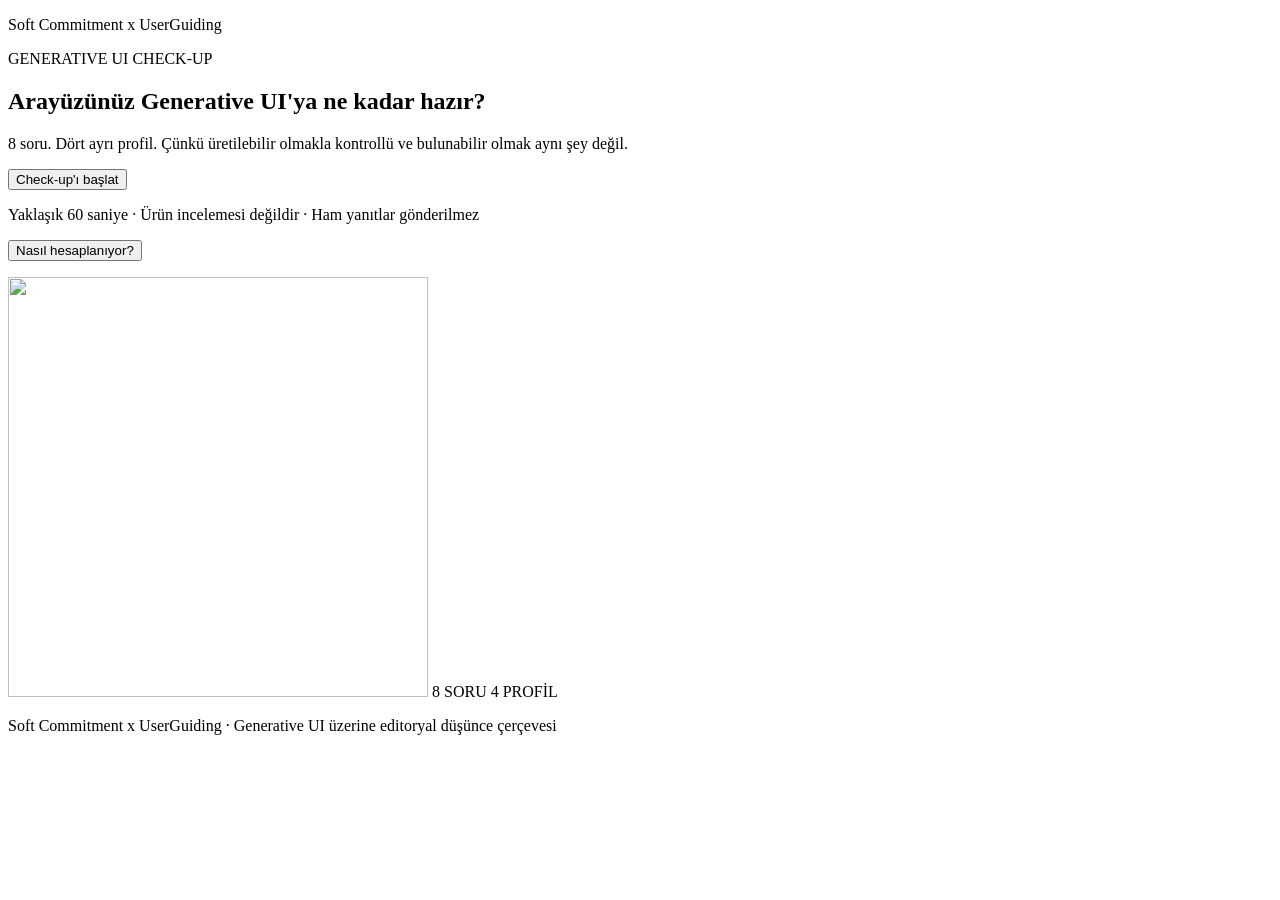
==== index.html @ 2943a7ae "Deploy verified Generative UI Check-up candidate Initial GitHub Pages deployment candidate." ====
<!doctype html>
<html lang="tr">
<head>
<meta charset="utf-8">
<meta name="viewport" content="width=device-width, initial-scale=1">

<!--
  Content Security Policy for a static host, delivered as a meta element because GitHub
  Pages cannot set response headers.

  It describes exactly what this build loads: its own module scripts, its own stylesheet,
  its own SVG assets, and nothing else. Canvas export needs no allowance; the PNG download
  is a same-document blob: anchor and native sharing goes through the OS sheet, so neither
  needs a network directive.

  frame-ancestors and report-uri are deliberately absent: a meta-delivered policy ignores
  them, and including them only produces console warnings. The host should send those two
  as real headers.

  When Mert confirms the GA4 and LinkedIn properties, analytics needs exactly:
    script-src  + https://www.googletagmanager.com https://snap.licdn.com
    img-src     + https://www.google-analytics.com https://px.ads.linkedin.com
    connect-src + https://www.google-analytics.com https://region1.google-analytics.com
  Nothing is added until then, so the policy permits only the implemented sources.
-->
<meta http-equiv="Content-Security-Policy" content="default-src 'none'; script-src 'self'; style-src 'self'; img-src 'self' data:; font-src 'self'; connect-src 'none'; base-uri 'none'; form-action 'none'">

<title>Generative UI Check-up | Soft Commitment x UserGuiding</title>
<meta name="description" content="8 soruda arayüzünüzün değer uyumunu, sistem hazırlığını, kontrol katmanını ve keşif dayanıklılığını görün. Teknik audit değil, yazarlı bir öz değerlendirme.">
<link rel="canonical" href="https://games.userguiding.com/generative-ui-checkup/">

<!-- Relative so the page works from the project subpath and from a local server. -->
<link rel="icon" type="image/svg+xml" href="./assets/favicon.svg">

<meta property="og:type" content="website">
<meta property="og:site_name" content="Soft Commitment x UserGuiding">
<meta property="og:locale" content="tr_TR">
<meta property="og:url" content="https://games.userguiding.com/generative-ui-checkup/">
<meta property="og:title" content="Arayüzünüz Generative UI'ya ne kadar hazır?">
<meta property="og:description" content="8 soru. Dört ayrı profil. Yaklaşık 60 saniye.">
<!-- Absolute by requirement: crawlers do not resolve relative OG images. -->
<meta property="og:image" content="https://games.userguiding.com/generative-ui-checkup/assets/og-image.png">
<meta property="og:image:width" content="1200">
<meta property="og:image:height" content="630">
<meta property="og:image:alt" content="Arayüzünüz Generative UI'ya ne kadar hazır?">

<meta name="twitter:card" content="summary_large_image">
<meta name="twitter:title" content="Arayüzünüz Generative UI'ya ne kadar hazır?">
<meta name="twitter:description" content="8 soru. Dört ayrı profil. Yaklaşık 60 saniye.">
<meta name="twitter:image" content="https://games.userguiding.com/generative-ui-checkup/assets/og-image.png">
<meta name="twitter:image:alt" content="Arayüzünüz Generative UI'ya ne kadar hazır?">

<link rel="stylesheet" href="./css/app.css">
</head>
<body>

<div class="shell">

  <header class="masthead">
    <p class="lockup" id="masthead-brand"><span class="lockup__part" lang="en">Soft Commitment</span><span class="visually-hidden"> x </span><i class="lockup__rule" aria-hidden="true"></i><span class="lockup__part" lang="en">UserGuiding</span></p>
  </header>

  <main class="main" id="main">

    <!-- ============================================================ landing -->
    <section class="screen" id="screen-landing" aria-labelledby="landing-heading">
      <div class="landing__copy">
        <p class="eyebrow">GENERATIVE UI CHECK-UP</p>
        <h1 class="display" id="landing-heading" tabindex="-1">Arayüzünüz Generative UI'ya ne kadar hazır?</h1>
        <p class="lede">8 soru. Dört ayrı profil. Çünkü üretilebilir olmakla kontrollü ve bulunabilir olmak aynı şey değil.</p>
        <p class="actions">
          <button class="button button--primary" type="button" data-action="start">Check-up'ı başlat</button>
        </p>
        <p class="meta">Yaklaşık 60 saniye · Ürün incelemesi değildir · Ham yanıtlar gönderilmez</p>
        <p class="actions actions--quiet">
          <button class="link" type="button" data-action="methodology" data-source="landing">Nasıl hesaplanıyor?</button>
        </p>
      </div>
      <div class="cover" aria-hidden="true">
        <img class="cover__mark" src="./assets/checkup-mark.svg" alt="" width="420" height="420">
        <span class="note note--one">8 SORU</span>
        <span class="note note--two">4 PROFİL</span>
      </div>
    </section>

    <!-- ======================================================= instructions -->
    <section class="screen" id="screen-instructions" aria-labelledby="instructions-heading" hidden>
      <h1 class="title" id="instructions-heading" tabindex="-1">Bugünkü ürünü cevaplayın.</h1>
      <p class="lede">Roadmap'i veya “yapabiliriz” dediğiniz şeyleri saymayın. İki seçenek arasında kalırsanız doğrulayabildiğiniz daha düşük seçeneği işaretleyin.</p>
      <p class="actions">
        <button class="button button--primary" type="button" data-action="begin">Anladım, başlayalım</button>
      </p>
    </section>

    <!-- =========================================================== question -->
    <section class="screen" id="screen-question" aria-labelledby="question-heading" hidden>

      <div class="stepper"
           id="progress-track"
           role="progressbar"
           aria-labelledby="progress-count"
           aria-valuemin="1"
           aria-valuemax="8"
           aria-valuenow="1">
        <span>1</span><span>2</span><span>3</span><span>4</span><span>5</span><span>6</span><span>7</span><span>8</span>
      </div>
      <div class="progress">
        <p class="progress__count" id="progress-count">1 / 8</p>
        <p class="progress__dimension" id="progress-dimension"></p>
      </div>

      <form class="qform" id="question-form" novalidate>
        <fieldset class="qform__fieldset">
          <legend class="qform__legend">
            <h1 class="title" id="question-heading" tabindex="-1"></h1>
          </legend>
          <div class="choices" id="question-choices"></div>
        </fieldset>

        <details class="help" id="question-help" hidden>
          <summary class="help__summary" id="question-help-summary"></summary>
          <p class="help__body" id="question-help-body"></p>
        </details>

        <p class="formerror" id="question-error" role="alert" hidden></p>

        <div class="qform__actions">
          <button class="button button--quiet" type="button" data-action="back" id="question-back">Geri</button>
          <button class="button button--primary" type="submit" id="question-next" disabled>Devam</button>
        </div>
      </form>

    </section>

    <!-- ============================================================= result -->
    <section class="screen" id="screen-result" aria-labelledby="result-heading" hidden>

      <p class="result-index" id="result-index" aria-hidden="true"></p>
      <p class="eyebrow">SONUCUNUZ</p>
      <h1 class="display display--result" id="result-heading" tabindex="-1"></h1>
      <p class="lede" id="result-summary"></p>

      <section class="block" aria-labelledby="profiles-heading">
        <h2 class="block__title" id="profiles-heading">Dört ayrı profil</h2>
        <ul class="profiles" id="result-profiles"></ul>
      </section>

      <section class="block" aria-labelledby="strength-heading">
        <h2 class="block__title" id="strength-heading">Güçlü tarafınız</h2>
        <p class="block__body" id="result-strength"></p>
      </section>

      <section class="block" aria-labelledby="gaps-heading">
        <h2 class="block__title" id="gaps-heading">Önce bunları güçlendirin</h2>
        <ol class="gaps" id="result-gaps"></ol>
      </section>

      <section class="block" aria-labelledby="experiment-heading">
        <h2 class="block__title" id="experiment-heading">Bir sonraki küçük deney</h2>
        <p class="block__body" id="result-experiment"></p>
      </section>

      <div class="share" id="result-share-mount">
        <div class="share__actions">
          <button class="button button--primary" type="button" data-action="share-native" id="share-native" hidden>Sonucumu paylaş<span class="button__glyph" aria-hidden="true">↗</span></button>
          <button class="button button--primary" type="button" data-action="share-download" id="share-download">Sonuç kartını indir<span class="button__glyph" aria-hidden="true">↓</span></button>
          <button class="button button--quiet" type="button" data-action="share-copy" id="share-copy">Ekip arkadaşına gönder</button>
        </div>
        <p class="share__status" id="share-status" role="status"></p>
      </div>

      <section class="feedback" id="result-feedback" aria-labelledby="feedback-heading">
        <h2 class="block__title" id="feedback-heading">Bu sonuç ürününüzü ne kadar doğru tarif etti?</h2>
        <div class="feedback__choices" id="feedback-choices">
          <button class="button button--chip" type="button" data-feedback="yes">Evet</button>
          <button class="button button--chip" type="button" data-feedback="partial">Kısmen</button>
          <button class="button button--chip" type="button" data-feedback="no">Hayır</button>
        </div>
        <p class="feedback__thanks" id="feedback-thanks" tabindex="-1" hidden>Teşekkürler. Bu geri bildirim soru setini geliştirmemize yardımcı olacak.</p>
      </section>

      <p class="disclaimer">Bu sonuç, verdiğiniz yanıtlara dayanan Soft Commitment x UserGuiding düşünce çerçevesidir. Teknik denetim, sektör standardı, benchmark veya ürününüzün Generative UI kullandığına dair doğrulama değildir. Ürününüze bağlanmaz; kod, dashboard veya müşteri verisi incelemez.</p>

      <p class="actions actions--quiet">
        <button class="link" type="button" data-action="methodology" data-source="result">Metodolojiyi gör</button>
        <button class="link" type="button" data-action="restart">Yeniden başla</button>
      </p>

      <!-- Rendered only when a Soft Commitment destination is configured at launch time. -->
      <aside class="outbound" id="result-outbound" aria-labelledby="outbound-heading" hidden>
        <h2 class="block__title" id="outbound-heading">Menü kaybolursa ürün kendini nasıl anlatır?</h2>
        <p class="block__body">Generative UI'nın keşif sorununu Soft Commitment serisinde takip edin.</p>
        <a class="button button--quiet" id="result-outbound-link" rel="noopener" data-action="outbound">Soft Commitment'ta devam et</a>
      </aside>

    </section>

  </main>

  <footer class="colophon">
    <p>Soft Commitment x UserGuiding · Generative UI üzerine editoryal düşünce çerçevesi</p>
  </footer>

</div>

<dialog class="methodology" id="methodology" aria-labelledby="methodology-heading">
  <div class="methodology__inner">
    <h2 class="methodology__title" id="methodology-heading" tabindex="-1">Bu sonuç nasıl hesaplanıyor?</h2>
    <p>Check-up, verdiğiniz sekiz yanıttan dört ayrı 0–6 profil çıkarır: değer uyumu, sistem hazırlığı, kontrol ve güvenlik, keşif dayanıklılığı. Güçlü bir alan zayıf bir alanı kapatmaz. Sonuç arketipi bu nedenle tek bir toplam puandan değil, profil eşiklerinden belirlenir.</p>
    <p>Sorular ve eşikler Soft Commitment x UserGuiding tarafından bu çalışma için yazılmış editoryal bir düşünce çerçevesidir. Kalibre edilmiş sektör standardı veya benchmark değildir.</p>
    <p>Ürününüze bağlanmayız; kod, dashboard, müşteri verisi veya şirket bilgisi incelemeyiz. Ham yanıtlar tarayıcıda geçici olarak tutulur ve analiz araçlarına gönderilmez. Ölçüm için yalnız soru numarası, tamamlanma, sonuç arketipi ve kaba profil bantları gibi anonim olaylar kullanılabilir.</p>
    <p>Sonuç teknik denetim, sertifika, production onayı veya ürününüzün Generative UI kullandığına dair doğrulama değildir.</p>
    <p class="actions">
      <button class="button button--primary" type="button" data-action="methodology-close">Kapat</button>
    </p>
  </div>
</dialog>

<script type="module" src="./js/app.js"></script>
</body>
</html>
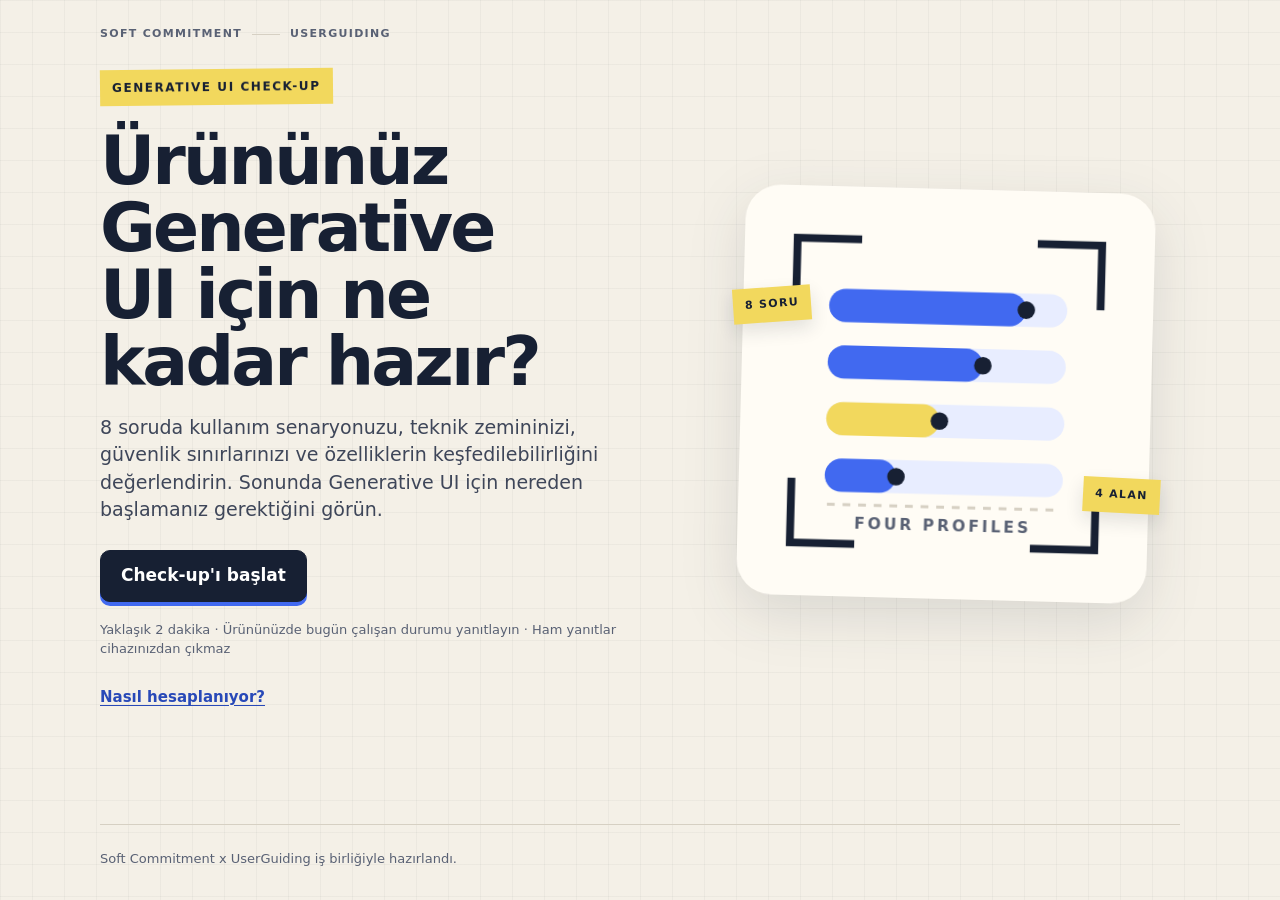
==== commit f2c5e4a4: "Publish revised Generative UI Check-up: new questions, results and LinkedIn sharing Rebuilt from the" ====
--- a/index.html
+++ b/index.html
@@ -26,7 +26,7 @@
 <meta http-equiv="Content-Security-Policy" content="default-src 'none'; script-src 'self'; style-src 'self'; img-src 'self' data:; font-src 'self'; connect-src 'none'; base-uri 'none'; form-action 'none'">
 
 <title>Generative UI Check-up | Soft Commitment x UserGuiding</title>
-<meta name="description" content="8 soruda arayüzünüzün değer uyumunu, sistem hazırlığını, kontrol katmanını ve keşif dayanıklılığını görün. Teknik audit değil, yazarlı bir öz değerlendirme.">
+<meta name="description" content="8 soruda ürününüzün Generative UI için kullanım senaryosunu, teknik zeminini, güvenlik sınırlarını ve keşfedilebilirliğini değerlendirin.">
 <link rel="canonical" href="https://games.userguiding.com/generative-ui-checkup/">
 
 <!-- Relative so the page works from the project subpath and from a local server. -->
@@ -36,19 +36,19 @@
 <meta property="og:site_name" content="Soft Commitment x UserGuiding">
 <meta property="og:locale" content="tr_TR">
 <meta property="og:url" content="https://games.userguiding.com/generative-ui-checkup/">
-<meta property="og:title" content="Arayüzünüz Generative UI'ya ne kadar hazır?">
-<meta property="og:description" content="8 soru. Dört ayrı profil. Yaklaşık 60 saniye.">
+<meta property="og:title" content="Ürününüz Generative UI için ne kadar hazır?">
+<meta property="og:description" content="8 soru. Dört hazırlık alanı. Size özel ilk pilot planı.">
 <!-- Absolute by requirement: crawlers do not resolve relative OG images. -->
 <meta property="og:image" content="https://games.userguiding.com/generative-ui-checkup/assets/og-image.png">
 <meta property="og:image:width" content="1200">
 <meta property="og:image:height" content="630">
-<meta property="og:image:alt" content="Arayüzünüz Generative UI'ya ne kadar hazır?">
+<meta property="og:image:alt" content="Ürününüz Generative UI için ne kadar hazır?">
 
 <meta name="twitter:card" content="summary_large_image">
-<meta name="twitter:title" content="Arayüzünüz Generative UI'ya ne kadar hazır?">
-<meta name="twitter:description" content="8 soru. Dört ayrı profil. Yaklaşık 60 saniye.">
+<meta name="twitter:title" content="Ürününüz Generative UI için ne kadar hazır?">
+<meta name="twitter:description" content="8 soru. Dört hazırlık alanı. Size özel ilk pilot planı.">
 <meta name="twitter:image" content="https://games.userguiding.com/generative-ui-checkup/assets/og-image.png">
-<meta name="twitter:image:alt" content="Arayüzünüz Generative UI'ya ne kadar hazır?">
+<meta name="twitter:image:alt" content="Ürününüz Generative UI için ne kadar hazır?">
 
 <link rel="stylesheet" href="./css/app.css">
 </head>
@@ -66,12 +66,12 @@
     <section class="screen" id="screen-landing" aria-labelledby="landing-heading">
       <div class="landing__copy">
         <p class="eyebrow">GENERATIVE UI CHECK-UP</p>
-        <h1 class="display" id="landing-heading" tabindex="-1">Arayüzünüz Generative UI'ya ne kadar hazır?</h1>
-        <p class="lede">8 soru. Dört ayrı profil. Çünkü üretilebilir olmakla kontrollü ve bulunabilir olmak aynı şey değil.</p>
+        <h1 class="display" id="landing-heading" tabindex="-1">Ürününüz Generative UI için ne kadar hazır?</h1>
+        <p class="lede">8 soruda kullanım senaryonuzu, teknik zemininizi, güvenlik sınırlarınızı ve özelliklerin keşfedilebilirliğini değerlendirin. Sonunda Generative UI için nereden başlamanız gerektiğini görün.</p>
         <p class="actions">
           <button class="button button--primary" type="button" data-action="start">Check-up'ı başlat</button>
         </p>
-        <p class="meta">Yaklaşık 60 saniye · Ürün incelemesi değildir · Ham yanıtlar gönderilmez</p>
+        <p class="meta">Yaklaşık 2 dakika · Ürününüzde bugün çalışan durumu yanıtlayın · Ham yanıtlar cihazınızdan çıkmaz</p>
         <p class="actions actions--quiet">
           <button class="link" type="button" data-action="methodology" data-source="landing">Nasıl hesaplanıyor?</button>
         </p>
@@ -79,14 +79,14 @@
       <div class="cover" aria-hidden="true">
         <img class="cover__mark" src="./assets/checkup-mark.svg" alt="" width="420" height="420">
         <span class="note note--one">8 SORU</span>
-        <span class="note note--two">4 PROFİL</span>
+        <span class="note note--two">4 ALAN</span>
       </div>
     </section>
 
     <!-- ======================================================= instructions -->
     <section class="screen" id="screen-instructions" aria-labelledby="instructions-heading" hidden>
-      <h1 class="title" id="instructions-heading" tabindex="-1">Bugünkü ürünü cevaplayın.</h1>
-      <p class="lede">Roadmap'i veya “yapabiliriz” dediğiniz şeyleri saymayın. İki seçenek arasında kalırsanız doğrulayabildiğiniz daha düşük seçeneği işaretleyin.</p>
+      <h1 class="title" id="instructions-heading" tabindex="-1">Planları değil, bugünkü ürünü değerlendirin.</h1>
+      <p class="lede">Roadmap'teki planları veya “istersek yaparız” dediğiniz işleri hesaba katmayın. İki seçenek arasında kalırsanız kanıtlayabildiğiniz daha düşük seçeneği işaretleyin.</p>
       <p class="actions">
         <button class="button button--primary" type="button" data-action="begin">Anladım, başlayalım</button>
       </p>
@@ -105,7 +105,7 @@
         <span>1</span><span>2</span><span>3</span><span>4</span><span>5</span><span>6</span><span>7</span><span>8</span>
       </div>
       <div class="progress">
-        <p class="progress__count" id="progress-count">1 / 8</p>
+        <p class="progress__count" id="progress-count">Soru 1 / 8</p>
         <p class="progress__dimension" id="progress-dimension"></p>
       </div>
 
@@ -141,56 +141,49 @@
       <p class="lede" id="result-summary"></p>
 
       <section class="block" aria-labelledby="profiles-heading">
-        <h2 class="block__title" id="profiles-heading">Dört ayrı profil</h2>
+        <h2 class="block__title" id="profiles-heading">Generative UI hazırlık profiliniz</h2>
         <ul class="profiles" id="result-profiles"></ul>
       </section>
 
       <section class="block" aria-labelledby="strength-heading">
-        <h2 class="block__title" id="strength-heading">Güçlü tarafınız</h2>
+        <h2 class="block__title" id="strength-heading">Bugünkü güçlü temeliniz</h2>
         <p class="block__body" id="result-strength"></p>
       </section>
 
       <section class="block" aria-labelledby="gaps-heading">
-        <h2 class="block__title" id="gaps-heading">Önce bunları güçlendirin</h2>
+        <h2 class="block__title" id="gaps-heading">Önce kapatmanız gereken iki açık</h2>
         <ol class="gaps" id="result-gaps"></ol>
       </section>
 
       <section class="block" aria-labelledby="experiment-heading">
-        <h2 class="block__title" id="experiment-heading">Bir sonraki küçük deney</h2>
+        <h2 class="block__title" id="experiment-heading">Önerilen ilk Generative UI pilotu</h2>
         <p class="block__body" id="result-experiment"></p>
       </section>
 
       <div class="share" id="result-share-mount">
         <div class="share__actions">
-          <button class="button button--primary" type="button" data-action="share-native" id="share-native" hidden>Sonucumu paylaş<span class="button__glyph" aria-hidden="true">↗</span></button>
-          <button class="button button--primary" type="button" data-action="share-download" id="share-download">Sonuç kartını indir<span class="button__glyph" aria-hidden="true">↓</span></button>
-          <button class="button button--quiet" type="button" data-action="share-copy" id="share-copy">Ekip arkadaşına gönder</button>
+          <button class="button button--primary" type="button" data-action="share-open" id="share-open">Sonucumu paylaş<span class="button__glyph" aria-hidden="true">↗</span></button>
         </div>
         <p class="share__status" id="share-status" role="status"></p>
       </div>
-
-      <section class="feedback" id="result-feedback" aria-labelledby="feedback-heading">
-        <h2 class="block__title" id="feedback-heading">Bu sonuç ürününüzü ne kadar doğru tarif etti?</h2>
-        <div class="feedback__choices" id="feedback-choices">
-          <button class="button button--chip" type="button" data-feedback="yes">Evet</button>
-          <button class="button button--chip" type="button" data-feedback="partial">Kısmen</button>
-          <button class="button button--chip" type="button" data-feedback="no">Hayır</button>
-        </div>
-        <p class="feedback__thanks" id="feedback-thanks" tabindex="-1" hidden>Teşekkürler. Bu geri bildirim soru setini geliştirmemize yardımcı olacak.</p>
-      </section>
-
-      <p class="disclaimer">Bu sonuç, verdiğiniz yanıtlara dayanan Soft Commitment x UserGuiding düşünce çerçevesidir. Teknik denetim, sektör standardı, benchmark veya ürününüzün Generative UI kullandığına dair doğrulama değildir. Ürününüze bağlanmaz; kod, dashboard veya müşteri verisi incelemez.</p>
 
       <p class="actions actions--quiet">
         <button class="link" type="button" data-action="methodology" data-source="result">Metodolojiyi gör</button>
         <button class="link" type="button" data-action="restart">Yeniden başla</button>
       </p>
 
-      <!-- Rendered only when a Soft Commitment destination is configured at launch time. -->
-      <aside class="outbound" id="result-outbound" aria-labelledby="outbound-heading" hidden>
-        <h2 class="block__title" id="outbound-heading">Menü kaybolursa ürün kendini nasıl anlatır?</h2>
-        <p class="block__body">Generative UI'nın keşif sorununu Soft Commitment serisinde takip edin.</p>
-        <a class="button button--quiet" id="result-outbound-link" rel="noopener" data-action="outbound">Soft Commitment'ta devam et</a>
+      <aside class="partners" aria-labelledby="partners-heading">
+        <h2 class="block__title" id="partners-heading">Hazırlayanlar</h2>
+        <div class="partners__grid">
+          <a class="partner" href="https://www.softcommitment.com/?utm_source=generative_ui_checkup&amp;utm_medium=referral&amp;utm_campaign=generative_ui_checkup&amp;utm_content=soft_commitment_logo" target="_blank" rel="noopener" data-action="partner" data-destination="soft_commitment">
+            <strong class="partner__wordmark" lang="en">Soft Commitment</strong>
+            <span>AI, startup'lar ve yeni ekonomi üzerine iki haftada bir yayımlanan bağımsız bülten.</span>
+          </a>
+          <a class="partner" href="https://userguiding.com/?utm_source=generative_ui_checkup&amp;utm_medium=referral&amp;utm_campaign=generative_ui_checkup&amp;utm_content=userguiding_logo" target="_blank" rel="noopener" data-action="partner" data-destination="userguiding">
+            <strong class="partner__wordmark partner__wordmark--ug" lang="en">UserGuiding</strong>
+            <span>Ürün ekiplerinin kod yazmadan onboarding ve ürün içi deneyimler oluşturmasını sağlayan product adoption platformu.</span>
+          </a>
+        </div>
       </aside>
 
     </section>
@@ -198,7 +191,7 @@
   </main>
 
   <footer class="colophon">
-    <p>Soft Commitment x UserGuiding · Generative UI üzerine editoryal düşünce çerçevesi</p>
+    <p>Soft Commitment x UserGuiding iş birliğiyle hazırlandı.</p>
   </footer>
 
 </div>
@@ -206,16 +199,35 @@
 <dialog class="methodology" id="methodology" aria-labelledby="methodology-heading">
   <div class="methodology__inner">
     <h2 class="methodology__title" id="methodology-heading" tabindex="-1">Bu sonuç nasıl hesaplanıyor?</h2>
-    <p>Check-up, verdiğiniz sekiz yanıttan dört ayrı 0–6 profil çıkarır: değer uyumu, sistem hazırlığı, kontrol ve güvenlik, keşif dayanıklılığı. Güçlü bir alan zayıf bir alanı kapatmaz. Sonuç arketipi bu nedenle tek bir toplam puandan değil, profil eşiklerinden belirlenir.</p>
-    <p>Sorular ve eşikler Soft Commitment x UserGuiding tarafından bu çalışma için yazılmış editoryal bir düşünce çerçevesidir. Kalibre edilmiş sektör standardı veya benchmark değildir.</p>
-    <p>Ürününüze bağlanmayız; kod, dashboard, müşteri verisi veya şirket bilgisi incelemeyiz. Ham yanıtlar tarayıcıda geçici olarak tutulur ve analiz araçlarına gönderilmez. Ölçüm için yalnız soru numarası, tamamlanma, sonuç arketipi ve kaba profil bantları gibi anonim olaylar kullanılabilir.</p>
-    <p>Sonuç teknik denetim, sertifika, production onayı veya ürününüzün Generative UI kullandığına dair doğrulama değildir.</p>
+    <p>Sekiz soru, Generative UI hazırlığının dört ayrı alanını ölçer: kullanım senaryosu, teknik hazırlık, kontrol ve güvenlik, keşfedilebilirlik. Her alan 0 ile 6 arasında ayrı değerlendirilir. Güçlü bir alan başka bir alandaki açığı kapatmaz; bu yüzden tek bir toplam puan göstermiyoruz.</p>
+    <p>Sonuç türünüz, dört alandaki eşiklerin belirli bir sırayla değerlendirilmesiyle oluşur. Ardından en güçlü yanıtınız bugünkü temelinizi, en düşük iki yanıtınız ise önce kapatmanız gereken hazırlık açıklarını belirler.</p>
+    <p>Sorular Soft Commitment ve UserGuiding tarafından bu çalışma için yazıldı. Sonuç, sektör karşılaştırması veya otomatik bir ürün incelemesi değildir; ekibinizin Generative UI hazırlığını aynı başlıklar altında konuşabilmesi için tasarlanmış bir öz değerlendirmedir.</p>
+    <p>Ürününüze bağlanmıyoruz; kod, dashboard, müşteri verisi veya şirket bilgisi incelemiyoruz. Yanıtlar yalnız bu tarayıcı sekmesinde tutulur. Ölçüm açıksa yalnız soru numarası, tamamlanma ve sonuç türü gibi yanıttan bağımsız olaylar kaydedilir.</p>
     <p class="actions">
       <button class="button button--primary" type="button" data-action="methodology-close">Kapat</button>
     </p>
   </div>
 </dialog>
 
+<dialog class="shareprep" id="share-dialog" aria-labelledby="share-dialog-heading">
+  <div class="shareprep__inner">
+    <div class="shareprep__copy">
+      <p class="eyebrow">LINKEDIN PAYLAŞIMI</p>
+      <h2 class="shareprep__title" id="share-dialog-heading" tabindex="-1">LinkedIn paylaşımınızı hazırlayın</h2>
+      <p class="shareprep__intro">Aşağıdaki metni dilediğiniz gibi düzenleyin. Sonuç karneniz ve takip bağlantınız paylaşım için birlikte hazırlanacak.</p>
+      <label class="shareprep__label" for="share-draft">LinkedIn post metni</label>
+      <textarea class="shareprep__draft" id="share-draft" rows="10"></textarea>
+      <p class="shareprep__note" id="share-note"></p>
+      <p class="shareprep__status" id="share-dialog-status" role="status"></p>
+      <div class="shareprep__actions">
+        <button class="button button--primary" type="button" data-action="share-confirm" id="share-confirm"></button>
+        <button class="link" type="button" data-action="share-close">Kapat</button>
+      </div>
+    </div>
+    <div class="shareprep__preview" id="share-preview" aria-label="Sonuç karnesi önizlemesi"></div>
+  </div>
+</dialog>
+
 <script type="module" src="./js/app.js"></script>
 </body>
 </html>
--- a/css/app.css
+++ b/css/app.css
@@ -0,0 +1,890 @@
+/*
+ * Generative UI Check-up: interface styles.
+ *
+ * Implements the locked visual system in ../../design/DESIGN-SYSTEM.md, translated onto
+ * the Phase 2 semantic DOM. The grammar is an editorial "readiness field sheet": ruled
+ * paper, registration marks, numbered steps, yellow annotation tabs, and the four-rail
+ * motif that never merges into a single score.
+ *
+ * Codex owns the art direction. Palette, motif and composition come from design/; this
+ * file only translates them. System fonts only, so there is no font request and no layout
+ * shift. Mobile first, no horizontal scroll at 320px.
+ */
+
+/* --------------------------------------------------------------- tokens */
+
+:root {
+  --paper: #F4F0E7;
+  --paper-hi: #FFFCF5;
+  --ink: #172033;
+  --ink-soft: #596174;
+  --body: #3E4659;
+  --blue: #4169F0;
+  --blue-deep: #2849B8;
+  --blue-wash: #E8EDFF;
+  --yellow: #F2D85D;
+  --coral: #E56F5D;
+  --line: #D6D0C3;
+  --cell: #AEB5C2;
+  --white: #FFFFFF;
+
+  --col: 760px;
+  --radius: 14px;
+}
+
+:root[data-screen="landing"] { --col: 1080px; }
+
+/* ---------------------------------------------------------------- reset */
+
+*,
+*::before,
+*::after { box-sizing: border-box; }
+
+html { -webkit-text-size-adjust: 100%; }
+
+body {
+  margin: 0;
+  background: var(--paper);
+  color: var(--ink);
+  font-family: ui-sans-serif, system-ui, -apple-system, BlinkMacSystemFont, "Segoe UI", sans-serif;
+  font-synthesis: none;
+  font-size: 17px;
+  line-height: 1.5;
+}
+
+/* Ruled field-sheet ground. Decorative and non-interactive. */
+body::before {
+  content: "";
+  position: fixed;
+  inset: 0;
+  z-index: 0;
+  pointer-events: none;
+  background-image:
+    linear-gradient(rgba(23, 32, 51, .035) 1px, transparent 1px),
+    linear-gradient(90deg, rgba(23, 32, 51, .035) 1px, transparent 1px);
+  background-size: 32px 32px;
+}
+
+[hidden] { display: none !important; }
+
+.visually-hidden {
+  position: absolute;
+  width: 1px;
+  height: 1px;
+  margin: -1px;
+  padding: 0;
+  overflow: hidden;
+  clip: rect(0 0 0 0);
+  white-space: nowrap;
+  border: 0;
+}
+
+/* --------------------------------------------------------------- layout */
+
+.shell {
+  position: relative;
+  z-index: 1;
+  min-height: 100vh;
+  min-height: 100dvh;
+  display: flex;
+  flex-direction: column;
+  padding: 0 20px;
+}
+
+.masthead,
+.main,
+.colophon {
+  width: 100%;
+  max-width: var(--col);
+  margin-inline: auto;
+}
+
+.masthead { padding: 26px 0 22px; }
+.main { flex: 1 0 auto; padding: 4px 0 48px; }
+
+.colophon {
+  padding: 24px 0 32px;
+  border-top: 1px solid var(--line);
+}
+
+.colophon p {
+  margin: 0;
+  font-size: 13px;
+  color: var(--ink-soft);
+}
+
+/* Partnership lockup: text only, thin rule in place of the separator. */
+.lockup {
+  display: flex;
+  align-items: center;
+  gap: 10px;
+  margin: 0;
+  font-size: 11px;
+  font-weight: 800;
+  letter-spacing: .12em;
+  color: var(--ink-soft);
+}
+
+.lockup__part { text-transform: uppercase; }
+
+.lockup__rule {
+  display: block;
+  flex: none;
+  width: 28px;
+  height: 1px;
+  background: var(--line);
+}
+
+/* ----------------------------------------------------------- typography */
+
+/* Yellow annotation tab. Rotation stays under one degree. */
+.eyebrow {
+  display: inline-block;
+  margin: 0 0 22px;
+  padding: 9px 12px;
+  background: var(--yellow);
+  font-size: 12px;
+  font-weight: 800;
+  letter-spacing: .13em;
+  transform: rotate(-.6deg);
+}
+
+.display {
+  margin: 0 0 18px;
+  font-size: clamp(38px, 8.4vw, 68px);
+  font-weight: 800;
+  line-height: .99;
+  letter-spacing: -.042em;
+  overflow-wrap: break-word;
+  text-wrap: balance;
+}
+
+.display--result {
+  font-size: clamp(31px, 7vw, 52px);
+  line-height: 1.02;
+  letter-spacing: -.038em;
+}
+
+.title {
+  margin: 0 0 26px;
+  font-size: clamp(25px, 5.6vw, 38px);
+  font-weight: 750;
+  line-height: 1.06;
+  letter-spacing: -.035em;
+  overflow-wrap: break-word;
+}
+
+/* Question prompts carry more scenario context than the short screen headings. */
+.qform .title {
+  max-width: 31ch;
+  font-size: clamp(22px, 4.8vw, 32px);
+  line-height: 1.14;
+  letter-spacing: -.025em;
+}
+
+.lede {
+  margin: 0 0 26px;
+  max-width: 58ch;
+  font-size: 19px;
+  line-height: 1.45;
+  color: var(--body);
+}
+
+.meta {
+  margin: 18px 0 0;
+  font-size: 13px;
+  color: var(--ink-soft);
+}
+
+/* -------------------------------------------------------------- actions */
+
+.actions { margin: 0; }
+.actions--quiet { margin-top: 16px; display: flex; flex-wrap: wrap; gap: 4px 22px; }
+
+.button {
+  display: inline-flex;
+  align-items: center;
+  justify-content: center;
+  gap: 12px;
+  min-height: 52px;
+  max-width: 100%;
+  padding: 12px 20px;
+  border: 1.5px solid var(--ink);
+  border-radius: 10px;
+  background: var(--paper-hi);
+  color: var(--ink);
+  font: inherit;
+  font-size: 17px;
+  font-weight: 800;
+  text-align: center;
+  text-decoration: none;
+  cursor: pointer;
+  transition: background-color 180ms ease, color 180ms ease, box-shadow 180ms ease;
+}
+
+.button--primary {
+  background: var(--ink);
+  color: var(--white);
+  box-shadow: 0 4px 0 var(--blue);
+}
+
+.button--primary:hover { background: #0E1626; }
+
+.button--quiet { background: transparent; }
+.button--quiet:hover { background: var(--paper-hi); }
+
+.button--chip {
+  min-height: 48px;
+  padding: 10px 20px;
+  font-size: 16px;
+  font-weight: 750;
+  background: var(--paper-hi);
+}
+
+.button--chip:hover { background: var(--blue-wash); border-color: var(--blue); }
+
+.button:disabled {
+  background: var(--paper);
+  border-color: var(--line);
+  color: var(--ink-soft);
+  box-shadow: none;
+  cursor: not-allowed;
+}
+
+.button:disabled:hover { background: var(--paper); }
+
+.button__glyph { font-weight: 700; }
+
+.link {
+  display: inline-flex;
+  align-items: center;
+  min-height: 44px;
+  padding: 0;
+  border: 0;
+  background: none;
+  font: inherit;
+  font-size: 15px;
+  font-weight: 750;
+  color: var(--blue-deep);
+  text-decoration: underline;
+  text-underline-offset: 3px;
+  cursor: pointer;
+}
+
+/* ---------------------------------------------------------------- focus */
+
+/* Interactive controls carry the strong indicator. */
+a:focus-visible,
+button:focus-visible,
+input:focus-visible,
+summary:focus-visible,
+.choice:has(.choice__input:focus-visible) {
+  outline: 3px solid var(--ink);
+  outline-offset: 3px;
+  border-radius: 6px;
+}
+
+.choice:has(.choice__input:focus-visible) { border-radius: var(--radius); }
+
+/* Screen headings and dialog titles are focused
+   programmatically so every new view is announced from its own title. They are not tab
+   stops and never need the control indicator.
+   Chrome matches :focus-visible here only when the move followed a keypress, which is
+   precisely when a keyboard user wants to see where focus landed; a pointer-driven move
+   paints nothing. The marker is a quiet brand ring, deliberately unlike the 3px ink ring
+   above, so a highlighted heading reads as "this view just opened" rather than as a stray
+   control outline. Control indicators are untouched. */
+[tabindex="-1"]:focus-visible {
+  outline: 2px solid var(--blue);
+  outline-offset: 6px;
+  border-radius: 10px;
+}
+
+[tabindex="-1"]:focus:not(:focus-visible) { outline: none; }
+
+/* -------------------------------------------------------------- landing */
+
+#screen-landing { position: relative; }
+
+.cover {
+  position: relative;
+  margin: 40px auto 0;
+  width: min(100%, 320px);
+}
+
+.cover__mark {
+  display: block;
+  width: 100%;
+  height: auto;
+  transform: rotate(1.5deg);
+  filter: drop-shadow(0 18px 28px rgba(23, 32, 51, .12));
+}
+
+.note {
+  position: absolute;
+  padding: 9px 12px;
+  background: var(--yellow);
+  font-size: 11px;
+  font-weight: 900;
+  letter-spacing: .12em;
+  box-shadow: 0 8px 18px rgba(23, 32, 51, .12);
+}
+
+.note--one { left: -8px; top: 24%; transform: rotate(-4deg); }
+.note--two { right: -8px; bottom: 21%; transform: rotate(3deg); }
+
+/* Asymmetric 7/5 grid once there is room for it. */
+@media (min-width: 860px) {
+  #screen-landing {
+    display: grid;
+    grid-template-columns: 1.08fr .92fr;
+    column-gap: 64px;
+    align-items: center;
+    min-height: 600px;
+  }
+
+  .landing__copy { max-width: 610px; }
+
+  .cover {
+    justify-self: center;
+    margin: 0;
+    width: min(100%, 410px);
+  }
+}
+
+/* ------------------------------------------------------------- question */
+
+.stepper {
+  display: grid;
+  grid-template-columns: repeat(8, 1fr);
+  gap: 7px;
+  margin-bottom: 18px;
+}
+
+.stepper > span {
+  display: grid;
+  place-items: center;
+  height: 31px;
+  border: 1px solid var(--line);
+  border-radius: 5px;
+  background: var(--paper-hi);
+  font-size: 12px;
+  font-weight: 750;
+  font-variant-numeric: tabular-nums;
+  color: var(--ink-soft);
+}
+
+.stepper > span[data-state="done"] {
+  border-color: var(--blue);
+  background: var(--blue-wash);
+  color: var(--blue-deep);
+}
+
+.stepper > span[data-state="current"] {
+  border-color: var(--ink);
+  background: var(--ink);
+  color: var(--white);
+  box-shadow: 0 3px 0 var(--yellow);
+}
+
+.progress {
+  display: flex;
+  justify-content: space-between;
+  align-items: center;
+  flex-wrap: wrap;
+  gap: 10px 14px;
+  margin-bottom: 22px;
+}
+
+.progress__count {
+  margin: 0;
+  font-size: 13px;
+  font-weight: 800;
+  letter-spacing: .1em;
+  font-variant-numeric: tabular-nums;
+  color: var(--ink-soft);
+}
+
+/* The dimension is an annotation tab, not a headline. */
+.progress__dimension {
+  margin: 0;
+  padding: 7px 11px;
+  background: var(--yellow);
+  font-size: 11px;
+  font-weight: 800;
+  letter-spacing: .11em;
+  text-align: right;
+  transform: rotate(.5deg);
+}
+
+.qform__fieldset {
+  margin: 0;
+  padding: 0;
+  border: 0;
+  min-width: 0; /* fieldsets default to min-content, which breaks the 320px column */
+}
+
+.qform__legend {
+  display: block;
+  width: 100%;
+  padding: 0;
+}
+
+.choices { display: grid; gap: 10px; }
+
+.choice {
+  position: relative;
+  display: flex;
+  align-items: center;
+  gap: 14px;
+  min-height: 66px;
+  padding: 12px 16px;
+  background: var(--paper-hi);
+  border: 1.5px solid var(--line);
+  border-radius: var(--radius);
+  cursor: pointer;
+  transition: border-color 180ms ease, background-color 180ms ease;
+}
+
+/* The native radio stays in the DOM, focusable and arrow-navigable. Only its painting is
+   replaced by the lettered marker the design system specifies.
+   It is stretched over the whole row rather than hidden in a corner, so the control itself
+   is the hit surface: nothing can obscure it, and the tap target is the full choice row. */
+.choice__input {
+  position: absolute;
+  inset: 0;
+  width: 100%;
+  height: 100%;
+  margin: 0;
+  padding: 0;
+  opacity: 0;
+  appearance: none;
+  cursor: pointer;
+}
+
+.choice__marker {
+  display: grid;
+  place-items: center;
+  flex: 0 0 34px;
+  height: 34px;
+  border: 1.5px solid var(--line);
+  border-radius: 50%;
+  font-size: 12px;
+  font-weight: 900;
+  font-style: normal;
+  color: var(--ink-soft);
+  transition: background-color 180ms ease, border-color 180ms ease, color 180ms ease;
+}
+
+.choice__text {
+  font-size: 16px;
+  font-weight: 650;
+  line-height: 1.4;
+}
+
+.choice:hover { border-color: var(--blue); }
+
+.choice[data-selected],
+.choice:has(.choice__input:checked) {
+  border: 2px solid var(--blue);
+  padding: 11.5px 15.5px;
+  background: var(--blue-wash);
+}
+
+.choice[data-selected] .choice__marker,
+.choice:has(.choice__input:checked) .choice__marker {
+  border-color: var(--blue);
+  background: var(--blue);
+  color: var(--white);
+}
+
+/* Inset ruled note. */
+.help {
+  margin: 16px 0 0;
+  padding: 0 14px;
+  background: rgba(255, 252, 245, .7);
+  border-left: 4px solid var(--yellow);
+}
+
+.help__summary {
+  display: flex;
+  align-items: center;
+  min-height: 44px;
+  padding: 11px 0;
+  font-size: 14px;
+  font-weight: 750;
+  color: var(--blue-deep);
+  cursor: pointer;
+}
+
+.help__summary::marker { content: none; }
+.help__summary::-webkit-details-marker { display: none; }
+
+.help__summary::before {
+  content: "+";
+  flex: none;
+  margin-right: 9px;
+  font-size: 15px;
+  font-weight: 900;
+}
+
+.help[open] .help__summary::before { content: "\2212"; }
+
+.help__body {
+  margin: 0;
+  padding: 0 0 14px;
+  font-size: 14px;
+  line-height: 1.5;
+  color: var(--ink-soft);
+}
+
+.formerror {
+  margin: 14px 0 0;
+  font-size: 15px;
+  font-weight: 700;
+  color: var(--coral);
+}
+
+.qform__actions {
+  display: flex;
+  flex-wrap: wrap;
+  gap: 12px;
+  margin-top: 26px;
+}
+
+.qform__actions .button { white-space: nowrap; }
+.qform__actions .button--primary { flex: 1 1 auto; margin-left: auto; }
+
+/* --------------------------------------------------------------- result */
+
+#screen-result { position: relative; }
+
+.result-index {
+  position: absolute;
+  right: 0;
+  top: 2px;
+  margin: 0;
+  padding: 6px 10px;
+  border: 1px solid var(--ink);
+  font-size: 11px;
+  font-weight: 900;
+  letter-spacing: .12em;
+  font-variant-numeric: tabular-nums;
+}
+
+#result-summary { margin-bottom: 30px; }
+
+.block { margin: 30px 0 0; }
+
+/* Sentence case, exactly as COPY-TR.md authors these headings. No text-transform, so
+   what a copy reviewer sees on screen is what the source document says. */
+.block__title {
+  margin: 0 0 12px;
+  font-size: 12px;
+  font-weight: 800;
+  letter-spacing: .1em;
+  color: var(--ink-soft);
+}
+
+.block__body { margin: 0; font-size: 17px; line-height: 1.5; color: var(--body); }
+
+/* Four independent rails inside one sheet. They never merge into a total. */
+.profiles {
+  list-style: none;
+  display: grid;
+  gap: 18px;
+  margin: 0;
+  padding: 24px;
+  background: var(--paper-hi);
+  border: 1px solid var(--line);
+  box-shadow: 8px 8px 0 var(--blue-wash);
+}
+
+/* Positioned so each row's visually-hidden readout stays inside its own row. */
+.profile { position: relative; }
+
+.profile__head {
+  display: flex;
+  justify-content: space-between;
+  align-items: baseline;
+  gap: 16px;
+  margin-bottom: 9px;
+}
+
+.profile__name { font-size: 15px; font-weight: 750; }
+
+.profile__meta {
+  display: flex;
+  align-items: baseline;
+  gap: 6px;
+  font-size: 13px;
+  font-weight: 750;
+  color: var(--ink-soft);
+  white-space: nowrap;
+}
+
+.profile__score { font-variant-numeric: tabular-nums; }
+
+.profile__meter {
+  display: grid;
+  grid-template-columns: repeat(6, 1fr);
+  gap: 5px;
+}
+
+.profile__seg {
+  height: 13px;
+  border: 1px solid var(--cell);
+  border-radius: 2px;
+  background: transparent;
+}
+
+.profile__seg--on { border-color: var(--blue); background: var(--blue); }
+
+.gaps {
+  margin: 0;
+  padding-left: 1.35em;
+  display: grid;
+  gap: 10px;
+  font-size: 17px;
+  line-height: 1.5;
+  color: var(--body);
+}
+
+/* Strength and next-experiment take the ruled-article treatment. */
+#strength-heading + .block__body,
+#experiment-heading + .block__body {
+  padding: 18px 20px;
+  background: rgba(255, 252, 245, .72);
+  border-top: 4px solid var(--ink);
+  color: var(--body);
+}
+
+#experiment-heading + .block__body { border-top-color: var(--yellow); }
+
+/* ---------------------------------------------------------------- share */
+
+.share { margin: 30px 0 0; }
+
+.share__actions {
+  display: flex;
+  flex-wrap: wrap;
+  gap: 12px;
+}
+
+.share__status {
+  margin: 12px 0 0;
+  min-height: 1px;
+  font-size: 15px;
+  font-weight: 650;
+  color: var(--body);
+}
+
+.share__status[data-tone="error"] { color: var(--coral); font-weight: 700; }
+
+/* ------------------------------------------------------------- partners */
+
+.partners {
+  margin: 34px 0 0;
+}
+
+.partners__grid {
+  display: grid;
+  grid-template-columns: repeat(2, minmax(0, 1fr));
+  gap: 12px;
+}
+
+.partner {
+  display: grid;
+  gap: 10px;
+  min-height: 142px;
+  padding: 20px;
+  border: 1px solid var(--line);
+  background: var(--paper-hi);
+  color: var(--body);
+  font-size: 14px;
+  line-height: 1.5;
+  text-decoration: none;
+  transition: border-color 160ms ease, box-shadow 160ms ease, transform 160ms ease;
+}
+
+.partner:hover {
+  border-color: var(--blue);
+  box-shadow: 5px 5px 0 var(--blue-wash);
+  transform: translate(-1px, -1px);
+}
+
+.partner__wordmark {
+  align-self: start;
+  color: var(--ink);
+  font-size: 19px;
+  letter-spacing: -.025em;
+}
+
+.partner__wordmark--ug { color: var(--blue-deep); }
+
+/* ---------------------------------------------------------- methodology */
+
+.methodology {
+  width: calc(100% - 32px);
+  max-width: 640px;
+  max-height: calc(100dvh - 40px);
+  padding: 0;
+  border: 1px solid var(--ink);
+  border-radius: 0;
+  background: var(--paper-hi);
+  color: var(--ink);
+  overflow: auto;
+}
+
+.methodology::backdrop { background: rgba(23, 32, 51, .58); }
+
+.methodology__inner { padding: 26px 24px 24px; }
+
+.methodology__title {
+  margin: 0 0 18px;
+  font-size: clamp(22px, 5vw, 28px);
+  font-weight: 800;
+  line-height: 1.1;
+  letter-spacing: -.03em;
+}
+
+.methodology p {
+  margin: 0 0 14px;
+  font-size: 15px;
+  line-height: 1.55;
+  color: var(--body);
+}
+
+.methodology .actions { margin-top: 20px; }
+
+/* -------------------------------------------------------- share prepare */
+
+.shareprep {
+  width: calc(100% - 32px);
+  max-width: 980px;
+  max-height: calc(100dvh - 32px);
+  padding: 0;
+  border: 1px solid var(--ink);
+  border-radius: 0;
+  background: var(--paper);
+  color: var(--ink);
+  overflow: auto;
+}
+
+.shareprep::backdrop { background: rgba(23, 32, 51, .64); }
+
+.shareprep__inner {
+  display: grid;
+  grid-template-columns: minmax(0, 1fr) minmax(260px, 360px);
+  gap: 28px;
+  padding: 28px;
+}
+
+.shareprep__title {
+  margin: 0 0 12px;
+  font-size: clamp(24px, 4vw, 34px);
+  line-height: 1.08;
+  letter-spacing: -.03em;
+}
+
+.shareprep__intro,
+.shareprep__note,
+.shareprep__status {
+  font-size: 14px;
+  line-height: 1.5;
+  color: var(--body);
+}
+
+.shareprep__intro { margin: 0 0 18px; }
+.shareprep__note { margin: 12px 0 0; }
+.shareprep__status { min-height: 1.5em; margin: 10px 0 0; font-weight: 700; }
+.shareprep__status[data-tone="error"] { color: var(--coral); }
+
+.shareprep__label {
+  display: block;
+  margin-bottom: 8px;
+  font-size: 13px;
+  font-weight: 800;
+  color: var(--ink-soft);
+}
+
+.shareprep__draft {
+  width: 100%;
+  min-height: 260px;
+  resize: vertical;
+  padding: 14px;
+  border: 1.5px solid var(--ink);
+  border-radius: 8px;
+  background: var(--paper-hi);
+  color: var(--ink);
+  font: inherit;
+  font-size: 14px;
+  line-height: 1.5;
+}
+
+.shareprep__actions {
+  display: flex;
+  flex-wrap: wrap;
+  align-items: center;
+  gap: 14px 20px;
+  margin-top: 18px;
+}
+
+.shareprep__preview {
+  align-self: start;
+  padding: 12px;
+  background: var(--paper-hi);
+  border: 1px solid var(--line);
+  box-shadow: 8px 8px 0 var(--blue-wash);
+}
+
+.shareprep__preview canvas {
+  display: block;
+  width: 100%;
+  height: auto;
+}
+
+/* --------------------------------------------------------------- motion */
+
+.screen--enter { animation: screen-in 160ms ease-out both; }
+
+@keyframes screen-in {
+  from { opacity: 0; transform: translateY(6px); }
+  to { opacity: 1; transform: none; }
+}
+
+@media (prefers-reduced-motion: reduce) {
+  *,
+  *::before,
+  *::after {
+    animation-duration: .001ms !important;
+    animation-iteration-count: 1 !important;
+    transition-duration: .001ms !important;
+    scroll-behavior: auto !important;
+  }
+  .screen--enter { animation: none; }
+}
+
+/* ---------------------------------------------------------- narrow tune */
+
+@media (max-width: 420px) {
+  .shell { padding: 0 16px; }
+  .button { font-size: 16px; padding: 12px 16px; }
+  .choice { min-height: 60px; padding: 10px 12px; }
+  .choice[data-selected],
+  .choice:has(.choice__input:checked) { padding: 9.5px 11.5px; }
+  .choice__text { font-size: 15px; }
+  .stepper { gap: 5px; }
+  .stepper > span { height: 28px; font-size: 11px; }
+  .profiles { padding: 18px; box-shadow: 5px 5px 0 var(--blue-wash); }
+  .lede { font-size: 17px; }
+  .note { display: none; }
+  .cover { width: min(100%, 250px); margin-top: 32px; }
+}
+
+@media (max-width: 760px) {
+  .partners__grid { grid-template-columns: 1fr; }
+  .shareprep__inner { grid-template-columns: 1fr; padding: 20px; }
+  .shareprep__preview { max-width: 320px; order: -1; }
+  .shareprep__draft { min-height: 220px; }
+}
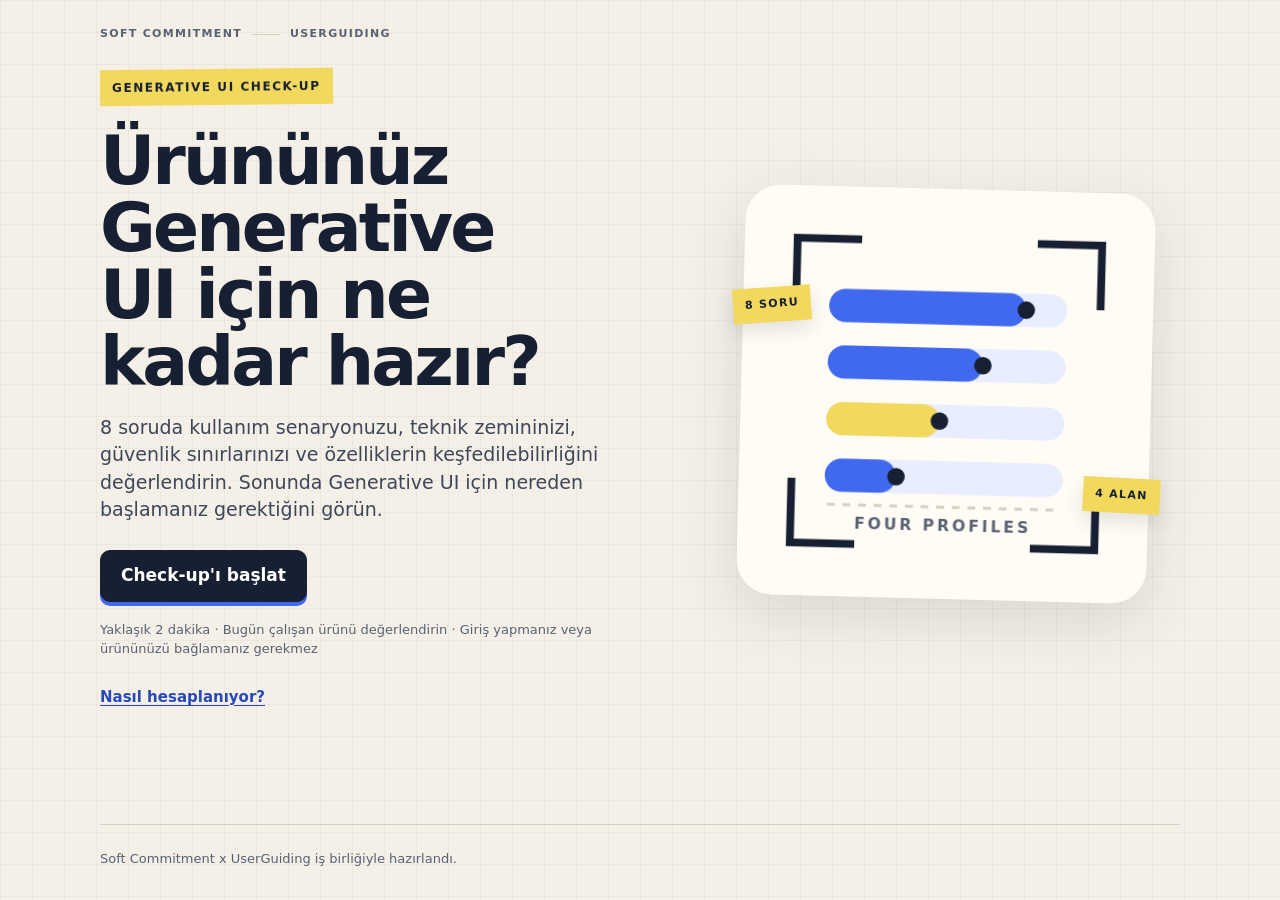
==== commit 5262ff85: "Phase 6B: remove X sharing, correct maximum-score result, fix share failure handling - Remove the X " ====
--- a/index.html
+++ b/index.html
@@ -9,9 +9,10 @@
   Pages cannot set response headers.
 
   It describes exactly what this build loads: its own module scripts, its own stylesheet,
-  its own SVG assets, and nothing else. Canvas export needs no allowance; the PNG download
-  is a same-document blob: anchor and native sharing goes through the OS sheet, so neither
-  needs a network directive.
+  its own SVG assets, and nothing else. Canvas export needs no allowance: the PNG is handed
+  to the clipboard or to the OS share sheet, and nothing is ever downloaded, so neither needs
+  a network directive. Opening the LinkedIn composer is a user-initiated navigation, which CSP
+  does not govern.
 
   frame-ancestors and report-uri are deliberately absent: a meta-delivered policy ignores
   them, and including them only produces console warnings. The host should send those two
@@ -71,7 +72,7 @@
         <p class="actions">
           <button class="button button--primary" type="button" data-action="start">Check-up'ı başlat</button>
         </p>
-        <p class="meta">Yaklaşık 2 dakika · Ürününüzde bugün çalışan durumu yanıtlayın · Ham yanıtlar cihazınızdan çıkmaz</p>
+        <p class="meta">Yaklaşık 2 dakika · Bugün çalışan ürünü değerlendirin · Giriş yapmanız veya ürününüzü bağlamanız gerekmez</p>
         <p class="actions actions--quiet">
           <button class="link" type="button" data-action="methodology" data-source="landing">Nasıl hesaplanıyor?</button>
         </p>
@@ -85,10 +86,36 @@
 
     <!-- ======================================================= instructions -->
     <section class="screen" id="screen-instructions" aria-labelledby="instructions-heading" hidden>
-      <h1 class="title" id="instructions-heading" tabindex="-1">Planları değil, bugünkü ürünü değerlendirin.</h1>
+      <h1 class="title" id="instructions-heading" tabindex="-1">Önce değerlendireceğiniz görevi seçin</h1>
+      <p class="lede">Ürününüzde kullanıcıların sık yaptığı ve sonucu önemli olan tek bir görevi seçin. Sonraki sekiz soruda ürününüzün bu görevi bugün nasıl desteklediğini değerlendireceğiz.</p>
+
+      <div class="taskpick">
+        <p class="taskpick__grouplabel" id="task-presets-label">Hazır örnekler</p>
+        <div class="taskpick__presets" id="task-presets" role="group" aria-labelledby="task-presets-label"></div>
+
+        <label class="taskpick__label" for="task-input">Değerlendirilecek görev</label>
+        <input class="taskpick__input"
+               id="task-input"
+               type="text"
+               inputmode="text"
+               autocomplete="off"
+               autocapitalize="sentences"
+               spellcheck="false"
+               maxlength="200"
+               placeholder="Örnek: Yeni kullanıcının ilk projesini oluşturması"
+               aria-describedby="task-helper task-counter">
+        <div class="taskpick__meta">
+          <p class="taskpick__helper" id="task-helper">Kısa ve genel yazın; müşteri veya şirket adı eklemeyin.</p>
+          <p class="taskpick__counter" id="task-counter">0/80</p>
+        </div>
+        <p class="formerror" id="task-error" role="alert" hidden></p>
+      </div>
+
+      <h2 class="subtitle" id="instructions-scoring">Planları değil, bugünkü ürünü değerlendirin.</h2>
       <p class="lede">Roadmap'teki planları veya “istersek yaparız” dediğiniz işleri hesaba katmayın. İki seçenek arasında kalırsanız kanıtlayabildiğiniz daha düşük seçeneği işaretleyin.</p>
+
       <p class="actions">
-        <button class="button button--primary" type="button" data-action="begin">Anladım, başlayalım</button>
+        <button class="button button--primary" type="button" data-action="begin" disabled>Check-up'a başla</button>
       </p>
     </section>
 
@@ -109,6 +136,11 @@
         <p class="progress__dimension" id="progress-dimension"></p>
       </div>
 
+      <dl class="taskcontext" id="question-task">
+        <dt class="taskcontext__label">Değerlendirilen görev</dt>
+        <dd class="taskcontext__value" id="question-task-value"></dd>
+      </dl>
+
       <form class="qform" id="question-form" novalidate>
         <fieldset class="qform__fieldset">
           <legend class="qform__legend">
@@ -137,6 +169,10 @@
 
       <p class="result-index" id="result-index" aria-hidden="true"></p>
       <p class="eyebrow">SONUCUNUZ</p>
+      <dl class="taskcontext" id="result-task">
+        <dt class="taskcontext__label">Değerlendirilen görev</dt>
+        <dd class="taskcontext__value" id="result-task-value"></dd>
+      </dl>
       <h1 class="display display--result" id="result-heading" tabindex="-1"></h1>
       <p class="lede" id="result-summary"></p>
 
@@ -151,12 +187,13 @@
       </section>
 
       <section class="block" aria-labelledby="gaps-heading">
-        <h2 class="block__title" id="gaps-heading">Önce kapatmanız gereken iki açık</h2>
+        <h2 class="block__title" id="gaps-heading">Pilotta güvence altına almanız gereken iki alan</h2>
         <ol class="gaps" id="result-gaps"></ol>
       </section>
 
       <section class="block" aria-labelledby="experiment-heading">
         <h2 class="block__title" id="experiment-heading">Önerilen ilk Generative UI pilotu</h2>
+        <p class="block__body block__body--scope" id="result-pilot-scope"></p>
         <p class="block__body" id="result-experiment"></p>
       </section>
 
@@ -164,7 +201,6 @@
         <div class="share__actions">
           <button class="button button--primary" type="button" data-action="share-open" id="share-open">Sonucumu paylaş<span class="button__glyph" aria-hidden="true">↗</span></button>
         </div>
-        <p class="share__status" id="share-status" role="status"></p>
       </div>
 
       <p class="actions actions--quiet">
@@ -175,11 +211,11 @@
       <aside class="partners" aria-labelledby="partners-heading">
         <h2 class="block__title" id="partners-heading">Hazırlayanlar</h2>
         <div class="partners__grid">
-          <a class="partner" href="https://www.softcommitment.com/?utm_source=generative_ui_checkup&amp;utm_medium=referral&amp;utm_campaign=generative_ui_checkup&amp;utm_content=soft_commitment_logo" target="_blank" rel="noopener" data-action="partner" data-destination="soft_commitment">
+          <a class="partner" href="https://www.softcommitment.com/?utm_source=generative_ui_checkup" target="_blank" rel="noopener" data-action="partner" data-destination="soft_commitment">
             <strong class="partner__wordmark" lang="en">Soft Commitment</strong>
             <span>AI, startup'lar ve yeni ekonomi üzerine iki haftada bir yayımlanan bağımsız bülten.</span>
           </a>
-          <a class="partner" href="https://userguiding.com/?utm_source=generative_ui_checkup&amp;utm_medium=referral&amp;utm_campaign=generative_ui_checkup&amp;utm_content=userguiding_logo" target="_blank" rel="noopener" data-action="partner" data-destination="userguiding">
+          <a class="partner" href="https://userguiding.com/?utm_source=generative_ui_checkup" target="_blank" rel="noopener" data-action="partner" data-destination="userguiding">
             <strong class="partner__wordmark partner__wordmark--ug" lang="en">UserGuiding</strong>
             <span>Ürün ekiplerinin kod yazmadan onboarding ve ürün içi deneyimler oluşturmasını sağlayan product adoption platformu.</span>
           </a>
@@ -200,9 +236,9 @@
   <div class="methodology__inner">
     <h2 class="methodology__title" id="methodology-heading" tabindex="-1">Bu sonuç nasıl hesaplanıyor?</h2>
     <p>Sekiz soru, Generative UI hazırlığının dört ayrı alanını ölçer: kullanım senaryosu, teknik hazırlık, kontrol ve güvenlik, keşfedilebilirlik. Her alan 0 ile 6 arasında ayrı değerlendirilir. Güçlü bir alan başka bir alandaki açığı kapatmaz; bu yüzden tek bir toplam puan göstermiyoruz.</p>
-    <p>Sonuç türünüz, dört alandaki eşiklerin belirli bir sırayla değerlendirilmesiyle oluşur. Ardından en güçlü yanıtınız bugünkü temelinizi, en düşük iki yanıtınız ise önce kapatmanız gereken hazırlık açıklarını belirler.</p>
+    <p>Sonuç türünüz, dört alandaki eşiklerin belirli bir sırayla değerlendirilmesiyle oluşur. Ardından en güçlü yanıtınız bugünkü temelinizi belirler. En düşük iki yanıtınız, tam eşitlik halinde ise en yüksek riskli iki alan, pilot sırasında öncelikle güvence altına almanız gereken kontrolleri belirler.</p>
     <p>Sorular Soft Commitment ve UserGuiding tarafından bu çalışma için yazıldı. Sonuç, sektör karşılaştırması veya otomatik bir ürün incelemesi değildir; ekibinizin Generative UI hazırlığını aynı başlıklar altında konuşabilmesi için tasarlanmış bir öz değerlendirmedir.</p>
-    <p>Ürününüze bağlanmıyoruz; kod, dashboard, müşteri verisi veya şirket bilgisi incelemiyoruz. Yanıtlar yalnız bu tarayıcı sekmesinde tutulur. Ölçüm açıksa yalnız soru numarası, tamamlanma ve sonuç türü gibi yanıttan bağımsız olaylar kaydedilir.</p>
+    <p>Sonuç yalnızca seçtiğiniz sekiz cevaptan hesaplanır. Ürün bağlantısı, kod analizi veya müşteri verisi kullanılmaz.</p>
     <p class="actions">
       <button class="button button--primary" type="button" data-action="methodology-close">Kapat</button>
     </p>
@@ -214,13 +250,15 @@
     <div class="shareprep__copy">
       <p class="eyebrow">LINKEDIN PAYLAŞIMI</p>
       <h2 class="shareprep__title" id="share-dialog-heading" tabindex="-1">LinkedIn paylaşımınızı hazırlayın</h2>
-      <p class="shareprep__intro">Aşağıdaki metni dilediğiniz gibi düzenleyin. Sonuç karneniz ve takip bağlantınız paylaşım için birlikte hazırlanacak.</p>
+      <p class="shareprep__intro">Aşağıdaki metni dilediğiniz gibi düzenleyin. Paylaşırken kutudaki güncel metin kullanılır.</p>
       <label class="shareprep__label" for="share-draft">LinkedIn post metni</label>
       <textarea class="shareprep__draft" id="share-draft" rows="10"></textarea>
       <p class="shareprep__note" id="share-note"></p>
       <p class="shareprep__status" id="share-dialog-status" role="status"></p>
       <div class="shareprep__actions">
-        <button class="button button--primary" type="button" data-action="share-confirm" id="share-confirm"></button>
+        <button class="button button--primary" type="button" data-action="share-confirm" id="share-confirm" data-state="preparing" disabled></button>
+        <button class="button button--quiet" type="button" data-action="share-retry-copy" id="share-retry-copy" hidden></button>
+        <button class="button button--quiet" type="button" data-action="share-open-linkedin" id="share-open-linkedin" hidden></button>
         <button class="link" type="button" data-action="share-close">Kapat</button>
       </div>
     </div>
--- a/css/app.css
+++ b/css/app.css
@@ -671,16 +671,6 @@
   gap: 12px;
 }
 
-.share__status {
-  margin: 12px 0 0;
-  min-height: 1px;
-  font-size: 15px;
-  font-weight: 650;
-  color: var(--body);
-}
-
-.share__status[data-tone="error"] { color: var(--coral); font-weight: 700; }
-
 /* ------------------------------------------------------------- partners */
 
 .partners {
@@ -888,3 +878,136 @@
   .shareprep__preview { max-width: 320px; order: -1; }
   .shareprep__draft { min-height: 220px; }
 }
+
+/* ------------------------------------------------------------ task picker */
+
+.taskpick {
+  margin: 0 0 34px;
+  padding: 20px;
+  border: 1.5px solid var(--line);
+  border-radius: var(--radius);
+  background: var(--paper-hi);
+}
+
+.taskpick__grouplabel {
+  margin: 0 0 10px;
+  font-size: 12px;
+  font-weight: 800;
+  letter-spacing: .1em;
+  text-transform: uppercase;
+  color: var(--ink-soft);
+}
+
+.taskpick__presets {
+  display: flex;
+  flex-wrap: wrap;
+  gap: 8px;
+  margin: 0 0 22px;
+}
+
+.taskpick__preset {
+  /* 44px is the floor; 46 keeps sub-pixel layout rounding from dipping under it. */
+  min-height: 46px;
+  max-width: 100%;
+  padding: 10px 14px;
+  border: 1.5px solid var(--line);
+  border-radius: 999px;
+  background: var(--paper);
+  color: var(--ink);
+  font: inherit;
+  font-size: 15px;
+  font-weight: 700;
+  line-height: 1.25;
+  text-align: left;
+  overflow-wrap: break-word;
+  cursor: pointer;
+  transition: background-color 160ms ease, border-color 160ms ease;
+}
+
+.taskpick__preset:hover { border-color: var(--ink); background: var(--white); }
+
+.taskpick__label {
+  display: block;
+  margin-bottom: 8px;
+  font-size: 13px;
+  font-weight: 800;
+  color: var(--ink-soft);
+}
+
+.taskpick__input {
+  display: block;
+  box-sizing: border-box;
+  width: 100%;
+  min-height: 52px;
+  padding: 12px 14px;
+  border: 1.5px solid var(--ink);
+  border-radius: 10px;
+  background: var(--white);
+  color: var(--ink);
+  font: inherit;
+  font-size: 17px;
+}
+
+.taskpick__meta {
+  display: flex;
+  flex-wrap: wrap;
+  justify-content: space-between;
+  gap: 4px 16px;
+  margin-top: 8px;
+}
+
+.taskpick__helper {
+  flex: 1 1 14ch;
+  margin: 0;
+  font-size: 14px;
+  color: var(--ink-soft);
+}
+
+.taskpick__counter {
+  margin: 0;
+  font-size: 14px;
+  font-variant-numeric: tabular-nums;
+  color: var(--ink-soft);
+}
+
+.taskpick__counter[data-over="true"] { color: var(--coral); font-weight: 800; }
+
+.subtitle {
+  margin: 0 0 14px;
+  font-size: clamp(19px, 3.2vw, 24px);
+  font-weight: 750;
+  line-height: 1.15;
+  letter-spacing: -.02em;
+  overflow-wrap: break-word;
+}
+
+/* ---------------------------------------------------------- task context */
+
+/* The task the whole run is about, shown above every question and on the result. */
+.taskcontext {
+  margin: 0 0 22px;
+  padding: 12px 14px;
+  border-left: 4px solid var(--blue);
+  background: var(--blue-wash);
+}
+
+.taskcontext__label {
+  margin: 0 0 4px;
+  font-size: 11px;
+  font-weight: 800;
+  letter-spacing: .1em;
+  text-transform: uppercase;
+  color: var(--blue-deep);
+}
+
+.taskcontext__value {
+  margin: 0;
+  font-size: 16px;
+  font-weight: 700;
+  line-height: 1.35;
+  color: var(--ink);
+  /* A user string can be one unbroken 80-character word. */
+  overflow-wrap: anywhere;
+}
+
+.block__body--scope { margin-bottom: 10px; font-weight: 700; }
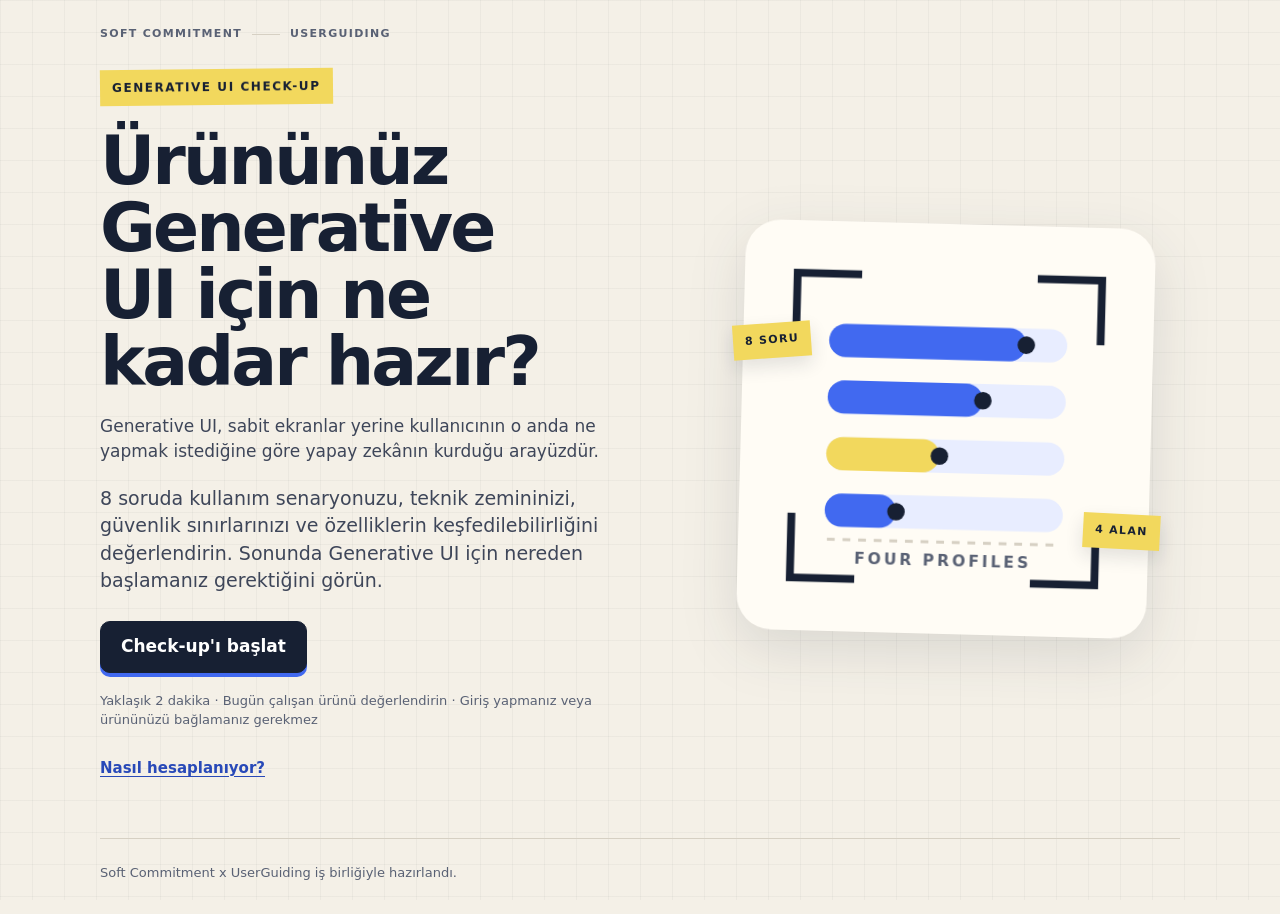
==== commit 482618ba: "Say what Generative UI is, drop a number that meant nothing, keep the card Three changes, all from w" ====
--- a/index.html
+++ b/index.html
@@ -9,22 +9,58 @@
   Pages cannot set response headers.
 
   It describes exactly what this build loads: its own module scripts, its own stylesheet,
-  its own SVG assets, and nothing else. Canvas export needs no allowance: the PNG is handed
-  to the clipboard or to the OS share sheet, and nothing is ever downloaded, so neither needs
-  a network directive. Opening the LinkedIn composer is a user-initiated navigation, which CSP
-  does not govern.
+  its own SVG assets, and nothing else. Canvas export needs no network allowance: the PNG becomes
+  a data URL rendered into the hand-off window, which `img-src data:` already covers, or a file
+  handed to the OS share sheet. Opening the LinkedIn composer is a user-initiated navigation,
+  which CSP does not govern.
+
+  Downloads, corrected 2026-09-14. This paragraph used to end "and nothing is ever downloaded".
+  D-010 added a download control to the hand-off window, so that sentence would have shipped
+  false the moment the control did; it is withdrawn rather than qualified, because it was an
+  absolute claim and the qualified version is a different sentence. What is true now: the
+  control saves the same data URL the card is rendered from, and only when the user presses it.
+  Nothing downloads on its own, which is what PRODUCT-SPEC.md has always prohibited — it rules
+  out an *automatic* download, and always did, so D-010 did not need it relaxed.
+
+  No directive was added for the download, and that is a measurement rather than an inference
+  about which directives govern navigations. The popup inherits this policy; activating the
+  control there fires the download and emits no securitypolicyviolation event. The evidence is
+  an executed browser assertion, not this comment: see "downloads under the shipped CSP without
+  provoking a violation" in tests/smoke.spec.js. True of Playwright's pinned Chromium, which is
+  the only browser this suite runs.
 
   frame-ancestors and report-uri are deliberately absent: a meta-delivered policy ignores
   them, and including them only produces console warnings. The host should send those two
   as real headers.
 
-  When Mert confirms the GA4 and LinkedIn properties, analytics needs exactly:
-    script-src  + https://www.googletagmanager.com https://snap.licdn.com
-    img-src     + https://www.google-analytics.com https://px.ads.linkedin.com
-    connect-src + https://www.google-analytics.com https://region1.google-analytics.com
-  Nothing is added until then, so the policy permits only the implemented sources.
+  GA4, activated in Phase 17. Four origins were added and no more:
+    script-src  + https://www.googletagmanager.com         the tag itself
+    connect-src + https://www.google-analytics.com
+                  https://region1.google-analytics.com     where gtag.js posts collect
+                  https://region1.analytics.google.com     the second collection family
+
+  The fourth is not optional and not an oversight: current tag-platform CSP guidance names both
+  the google-analytics.com and analytics.google.com collection families, and a regional property
+  uses both. The Phase 17 contract criterion says "exactly three analytics sources" and was
+  written before that was measured. **The shipped policy is right and the criterion is stale;
+  ratifying the amendment is Mert's, tracked as O-034.** This comment said "three sources" while
+  four shipped, which is the contradiction a future maintainer would have edited against.
+
+  The planning note this replaces also listed `https://snap.licdn.com` under script-src and
+  `https://px.ads.linkedin.com` under img-src. **Both are deliberately absent.** They are the
+  LinkedIn Insight Tag, which is out of scope: `linkedInPartnerId` is still empty, `stage()`
+  is inert, and a CSP that permits a vendor the page never loads is a standing invitation to
+  load it without a decision. The img-src entry for google-analytics.com is not added either;
+  gtag.js posts to the collect endpoint over connect-src, and this build provokes no img-src
+  violation. That is an executed assertion, not an expectation: see "fires no CSP violation
+  during a complete instrumented run" in tests/smoke.spec.js.
+
+  There is no inline script anywhere in this file, and `script-src` carries neither
+  'unsafe-inline' nor a nonce — a meta-delivered policy cannot supply one. Google's published
+  bootstrap snippet is inline and would be blocked, so the bootstrap is a same-origin module,
+  ./js/ga4-bootstrap.js, which injects the vendor tag itself.
 -->
-<meta http-equiv="Content-Security-Policy" content="default-src 'none'; script-src 'self'; style-src 'self'; img-src 'self' data:; font-src 'self'; connect-src 'none'; base-uri 'none'; form-action 'none'">
+<meta http-equiv="Content-Security-Policy" content="default-src 'none'; script-src 'self' https://www.googletagmanager.com; style-src 'self'; img-src 'self' data:; font-src 'self'; connect-src https://www.google-analytics.com https://region1.google-analytics.com https://region1.analytics.google.com; base-uri 'none'; form-action 'none'">
 
 <title>Generative UI Check-up | Soft Commitment x UserGuiding</title>
 <meta name="description" content="8 soruda ürününüzün Generative UI için kullanım senaryosunu, teknik zeminini, güvenlik sınırlarını ve keşfedilebilirliğini değerlendirin.">
@@ -68,6 +104,12 @@
       <div class="landing__copy">
         <p class="eyebrow">GENERATIVE UI CHECK-UP</p>
         <h1 class="display" id="landing-heading" tabindex="-1">Ürününüz Generative UI için ne kadar hazır?</h1>
+        <!--
+          The term is in the eyebrow and the headline before anything explains it, so this sits
+          above the lede rather than below it. It is deliberately not .lede: the landing parity
+          assertion locates `#screen-landing .lede` un-narrowed and a second one breaks it.
+        -->
+        <p class="definition" id="landing-definition">Generative UI, sabit ekranlar yerine kullanıcının o anda ne yapmak istediğine göre yapay zekânın kurduğu arayüzdür.</p>
         <p class="lede">8 soruda kullanım senaryonuzu, teknik zemininizi, güvenlik sınırlarınızı ve özelliklerin keşfedilebilirliğini değerlendirin. Sonunda Generative UI için nereden başlamanız gerektiğini görün.</p>
         <p class="actions">
           <button class="button button--primary" type="button" data-action="start">Check-up'ı başlat</button>
@@ -167,7 +209,6 @@
     <!-- ============================================================= result -->
     <section class="screen" id="screen-result" aria-labelledby="result-heading" hidden>
 
-      <p class="result-index" id="result-index" aria-hidden="true"></p>
       <p class="eyebrow">SONUCUNUZ</p>
       <dl class="taskcontext" id="result-task">
         <dt class="taskcontext__label">Değerlendirilen görev</dt>
@@ -250,14 +291,19 @@
     <div class="shareprep__copy">
       <p class="eyebrow">LINKEDIN PAYLAŞIMI</p>
       <h2 class="shareprep__title" id="share-dialog-heading" tabindex="-1">LinkedIn paylaşımınızı hazırlayın</h2>
-      <p class="shareprep__intro">Aşağıdaki metni dilediğiniz gibi düzenleyin. Paylaşırken kutudaki güncel metin kullanılır.</p>
-      <label class="shareprep__label" for="share-draft">LinkedIn post metni</label>
+      <!--
+        Empty, and filled from UI_COPY.draftIntro / UI_COPY.draftLabel at boot. The hand-off
+        window carries an editable draft too and is built from JS, so authoring these two here
+        as literals would put a second copy of each outside the labelled-value parity test —
+        the Phase 13 defect, which let a note drift into claiming LinkedIn opens.
+      -->
+      <p class="shareprep__intro" id="share-intro"></p>
+      <label class="shareprep__label" for="share-draft" id="share-draft-label"></label>
       <textarea class="shareprep__draft" id="share-draft" rows="10"></textarea>
       <p class="shareprep__note" id="share-note"></p>
       <p class="shareprep__status" id="share-dialog-status" role="status"></p>
       <div class="shareprep__actions">
         <button class="button button--primary" type="button" data-action="share-confirm" id="share-confirm" data-state="preparing" disabled></button>
-        <button class="button button--quiet" type="button" data-action="share-retry-copy" id="share-retry-copy" hidden></button>
         <button class="button button--quiet" type="button" data-action="share-open-linkedin" id="share-open-linkedin" hidden></button>
         <button class="link" type="button" data-action="share-close">Kapat</button>
       </div>
@@ -266,6 +312,13 @@
   </div>
 </dialog>
 
+<!--
+  Both modules, so both are deferred and neither blocks the first paint. The bootstrap
+  queues its commands on window.dataLayer, which the vendor tag drains whenever it arrives,
+  so the order of these two relative to the injected tag does not matter. Every measured
+  event follows a user action, long after both have run.
+-->
+<script type="module" src="./js/ga4-bootstrap.js"></script>
 <script type="module" src="./js/app.js"></script>
 </body>
 </html>
--- a/css/app.css
+++ b/css/app.css
@@ -187,6 +187,19 @@
   max-width: 58ch;
   font-size: 19px;
   line-height: 1.45;
+  color: var(--body);
+}
+
+/*
+ * Explains the term in the headline above it. A step down from .lede so the offer stays the
+ * loudest thing on the screen, but the same body colour, because a reader who needs this line
+ * is the one the screen is for and a caption grey would read as a footnote.
+ */
+.definition {
+  margin: 0 0 20px;
+  max-width: 54ch;
+  font-size: 17px;
+  line-height: 1.5;
   color: var(--body);
 }
 
@@ -557,21 +570,6 @@
 
 /* --------------------------------------------------------------- result */
 
-#screen-result { position: relative; }
-
-.result-index {
-  position: absolute;
-  right: 0;
-  top: 2px;
-  margin: 0;
-  padding: 6px 10px;
-  border: 1px solid var(--ink);
-  font-size: 11px;
-  font-weight: 900;
-  letter-spacing: .12em;
-  font-variant-numeric: tabular-nums;
-}
-
 #result-summary { margin-bottom: 30px; }
 
 .block { margin: 30px 0 0; }
@@ -1011,3 +1009,192 @@
 }
 
 .block__body--scope { margin-bottom: 10px; font-weight: 700; }
+
+/* ------------------------------------------------ composer hand-off window */
+
+/*
+ * The window opened between the Check-up and the LinkedIn composer (O-014), rebuilt in
+ * Phase 12 around the card.
+ *
+ * These rules live in this stylesheet, rather than beside the code that builds that window,
+ * because the window inherits this page's `style-src 'self'`: inline style attributes and
+ * inline <style> elements are both dropped, silently, leaving an unstyled window rather than
+ * an error. An external sheet is the only styling that survives, and a second CSS file would
+ * widen the ten-file runtime allowlist for one surface.
+ *
+ * Everything below reuses the locked system's tokens, the `.partners` boxes and the
+ * `.colophon` footer. No new visual treatment is introduced: `design/` is Codex-owned and
+ * read-only. The one thing the system has no existing pattern for is a two-column split at
+ * this size, so it is expressed with the same grid primitive `.partners__grid` already uses
+ * and the same 760px stacking breakpoint, rather than inventing a new responsive rule.
+ */
+
+.handoff-body {
+  margin: 0;
+  padding: 0 20px;
+  background: var(--paper);
+  color: var(--ink);
+}
+
+.handoff {
+  box-sizing: border-box;
+  max-width: 900px;
+  margin: 0 auto;
+  padding: 28px 0 8px;
+}
+
+.handoff__heading {
+  margin: 0 0 20px;
+  font-size: 22px;
+  line-height: 1.25;
+  font-weight: 800;
+}
+
+/* The card takes the larger share: the user has to right-click it. */
+.handoff__columns {
+  display: grid;
+  grid-template-columns: minmax(0, 1.1fr) minmax(0, 1fr);
+  gap: 28px;
+  align-items: start;
+}
+
+.handoff__figure {
+  margin: 0;
+}
+
+.handoff__card {
+  display: block;
+  width: 100%;
+  height: auto;
+  border: 1px solid var(--line);
+  box-shadow: 5px 5px 0 var(--blue-wash);
+}
+
+.handoff__aside {
+  display: flex;
+  flex-direction: column;
+  align-items: flex-start;
+  gap: 14px;
+}
+
+.handoff__instruction {
+  margin: 0;
+  font-size: 17px;
+  line-height: 1.5;
+  font-weight: 700;
+  color: var(--ink);
+}
+
+.handoff__note {
+  margin: 0;
+  font-size: 14px;
+  line-height: 1.5;
+  color: var(--ink-soft);
+}
+
+/* The preparing and failed states. Hidden in `ready`, where the instruction is what to read. */
+.handoff__status {
+  margin: 0;
+  font-size: 16px;
+  line-height: 1.5;
+  font-weight: 700;
+  color: var(--ink-soft);
+}
+
+.handoff__status[data-state="failed"] { color: var(--coral); }
+
+/* The card, its instruction and the download control, present or absent as one unit. Entry 026
+   shipped a conditional image beside an unconditional instruction; grouping them is what makes
+   that pairing unrepresentable rather than merely avoided. */
+.handoff__card-actions {
+  display: flex;
+  flex-direction: column;
+  align-items: flex-start;
+  gap: 14px;
+}
+
+.handoff__card-actions:empty { display: none; }
+
+/* The draft this phase moved in from the dialog on the other tab. Full width of the aside, and
+   tall enough to read the whole post without scrolling it. */
+.handoff__label {
+  font-size: 14px;
+  font-weight: 700;
+  color: var(--ink-soft);
+}
+
+.handoff__draft {
+  box-sizing: border-box;
+  width: 100%;
+  min-height: 200px;
+  padding: 12px 14px;
+  border: 1px solid var(--line);
+  border-radius: 10px;
+  background: var(--white);
+  color: var(--ink);
+  font: inherit;
+  font-size: 15px;
+  line-height: 1.5;
+  resize: vertical;
+}
+
+.handoff__draft:focus-visible {
+  outline: 3px solid var(--ink);
+  outline-offset: 2px;
+}
+
+.handoff__action {
+  display: inline-block;
+  padding: 12px 22px;
+  border-radius: 999px;
+  background: var(--blue);
+  color: var(--white);
+  font-size: 16px;
+  font-weight: 700;
+  text-decoration: none;
+}
+
+.handoff__action:hover { background: var(--blue-deep); }
+
+/* The download control D-010 added. Secondary to the way out, which is why it is outlined
+   rather than filled: it is an equal way to take the card, not an equal-weight next step. */
+.handoff__download {
+  display: inline-block;
+  padding: 10px 20px;
+  border: 2px solid var(--blue);
+  border-radius: 999px;
+  background: transparent;
+  color: var(--blue);
+  font-size: 15px;
+  font-weight: 700;
+  text-decoration: none;
+}
+
+.handoff__download:hover {
+  background: var(--blue);
+  color: var(--white);
+}
+
+/* Both controls carry the same focus treatment. A keyboard user is the reason the download
+   control exists (O-019), so an invisible focus ring on it would defeat the repair. */
+.handoff__action:focus-visible,
+.handoff__download:focus-visible {
+  outline: 3px solid var(--ink);
+  outline-offset: 2px;
+}
+
+.handoff__colophon {
+  box-sizing: border-box;
+  max-width: 900px;
+  margin: 0 auto;
+  padding-inline: 0;
+}
+
+/*
+ * One column on a phone. 760px is the breakpoint `.partners__grid` already stacks at, so the
+ * two-column split and the partner boxes collapse together rather than at different widths.
+ */
+@media (max-width: 760px) {
+  .handoff__columns { grid-template-columns: 1fr; gap: 20px; }
+  .handoff__card { max-width: 360px; }
+}
